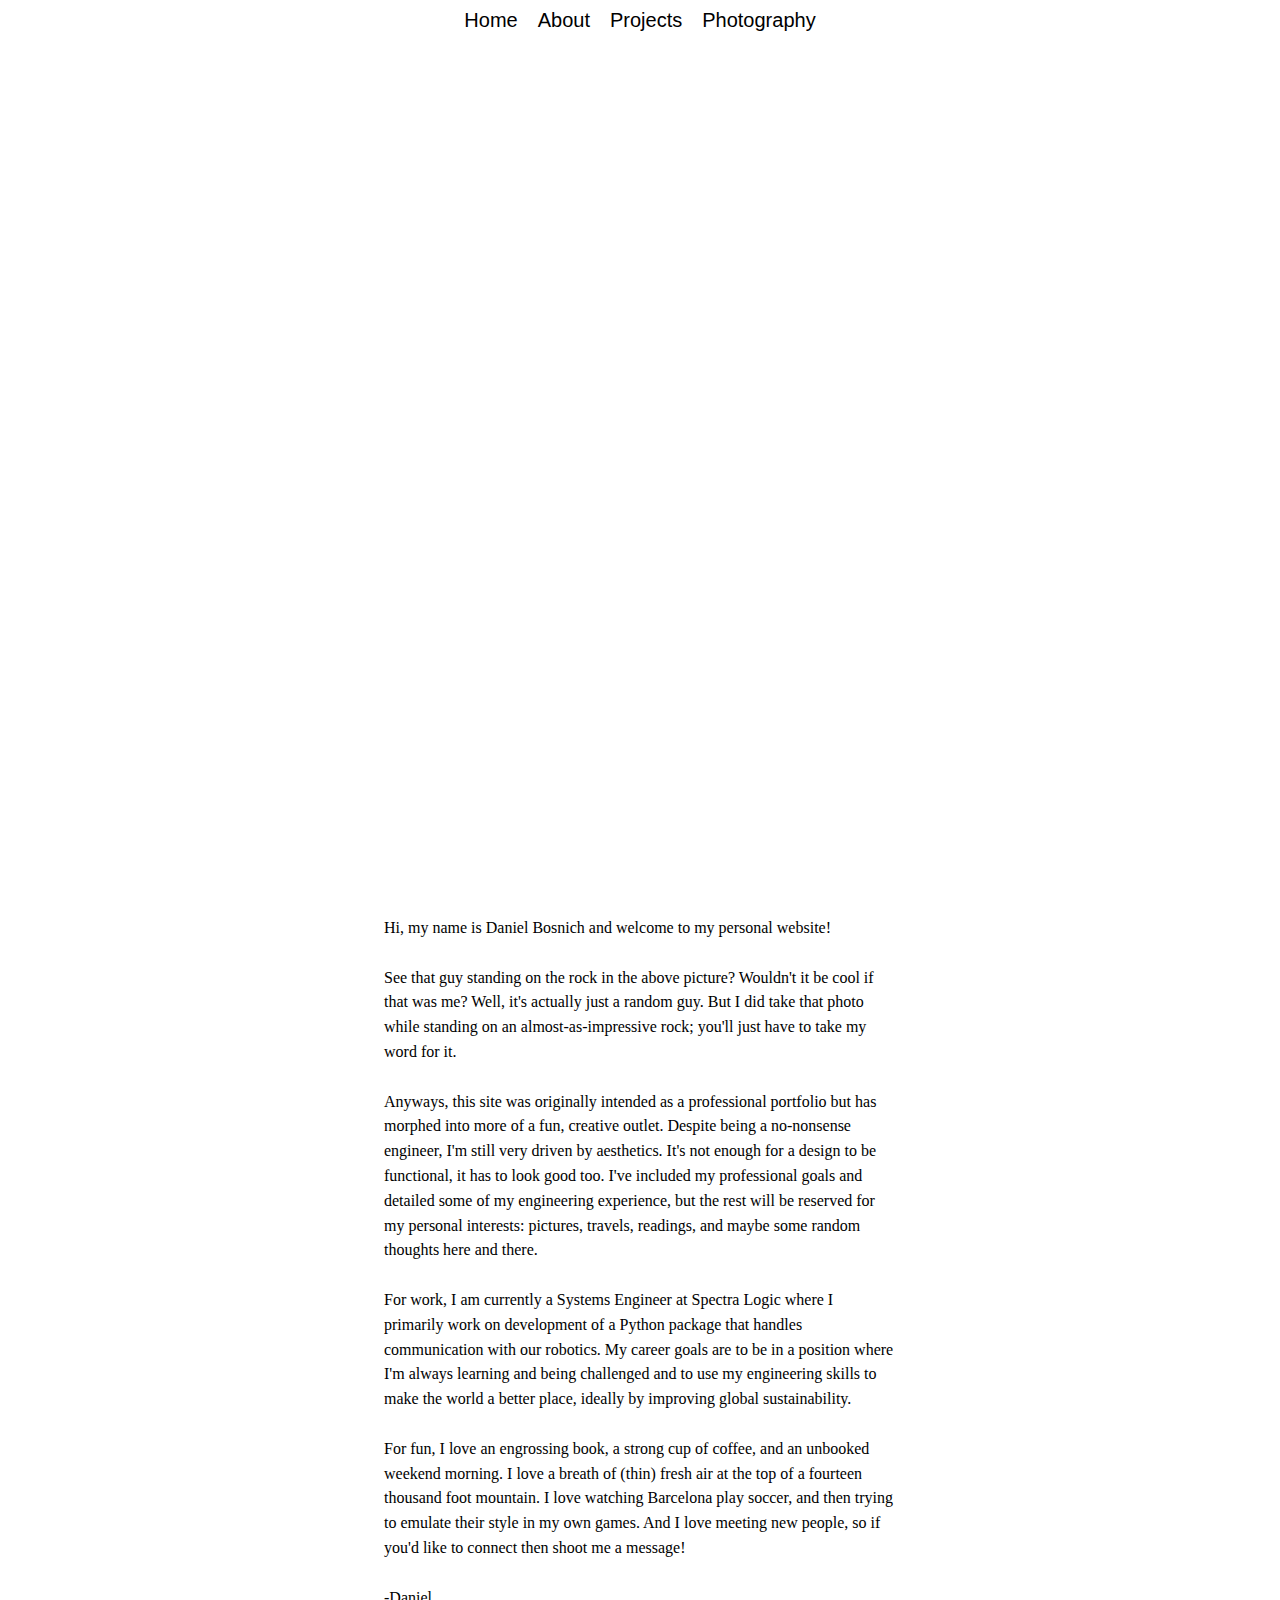
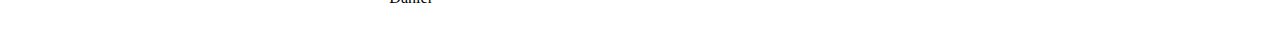
==== about.html @ 5a0b02e5 "Update about.html" ====
<!DOCTYPE html>
<html lang="en">
    <head>
        <meta charset="utf-8" name="viewport" content="width=device-width, initial-scale=1">
        <title>Daniel Bosnich</title>
        <link rel="icon" href="static/mushroom_1up.ico" />
        <link rel="stylesheet" href="main.css">
        <style>
            body, html {
              height: 100%;
              margin: 0;
            }
        </style>
    </head>
    <body>
      <div class="about-background">
        <div class="center">
          <button class="transparent", onclick="location.href='https://danielbosnich.com'", type="button">Home</button>
          <button class="transparent", onclick="location.href='about.html'", type="button">About</button>
          <button class="transparent", onclick="location.href='projects.html'", type="button">Projects</button>
          <button class="transparent", onclick="location.href='photography.html'", type="button">Photography</button>
        </div>
      </div>
      <div class="text-container">
        <p>
            Hi, my name is Daniel Bosnich and welcome to my personal website!
            <br><br>
            See that guy standing on the rock in the above picture? Wouldn't it be cool if that was me? Well, it's actually just a random guy.
            But I did take that photo while standing on an almost-as-impressive rock; you'll just have to take my word for it.
            <br><br>
            Anyways, this site was originally intended as a professional portfolio but has morphed into more of a fun, creative outlet. Despite being
            a no-nonsense engineer, I'm still very driven by aesthetics. It's not enough for a design to be functional, it has to look good too.
            I've included my professional goals and detailed some of my engineering experience, but the rest will be reserved for my
            personal interests: pictures, travels, readings, and maybe some random thoughts here and there.
            <br><br>
            For work, I am currently a Systems Engineer at Spectra Logic where I primarily work on development of a Python package that handles
            communication with our robotics. My career goals are to be in a position where I'm always learning and being challenged and to use
            my engineering skills to make the world a better place, ideally by improving global sustainability.
            <br><br>
            For fun, I love an engrossing book, a strong cup of coffee, and an unbooked weekend morning. I love a breath of (thin) fresh air at
            the top of a fourteen thousand foot mountain. I love watching Barcelona play soccer, and then trying to emulate their style in my own games.
            And I love meeting new people, so if you'd like to connect then shoot me a message!
            <br><br>
            -Daniel
            <br>
        </p>
        <pre>
        </pre>
      </div>
    </body>
</html>
---- main.css ----
.home-background {
    background-image: url("static/moonrise.jpg");
    height: 100%;
    background-position: center;
    background-repeat: no-repeat;
    background-size: cover;
}

.about-background {
    background-image: url("static/flagstaff.jpg");
    height: 100%;
    background-position: center;
    background-repeat: no-repeat;
    background-size: cover;
}

.photography-background {
    background-image: url("static/chasm.jpg");
    height: 100%;
    background-position: center;
    background-repeat: no-repeat;
    background-size: cover;
}

button.transparent {
    background: Transparent no-repeat;
    text-align: center;
    border: none;
    padding: 5px 10px;
    cursor: pointer;
    overflow: hidden;
    display: inline-block;
    outline: none;
    font-size: 20px;
    transition-duration: 0.15s;
}
button.transparent:hover {
    color: white;
}

.center {
    display: flex;
    justify-content: center;
    align-items: center;
    height: 40px;
}

.bottom {
    position: absolute;
    bottom: 5px;
    width: 98.5%;
}

.social-icons {
    text-align: center;
}
.social-icons li {
    display: inline-block;
    list-style-type: none;
}
.social-icons li a {
    border-bottom: none;
}
.social-icons li img {
    margin-right: 20px;
}

.text-container {
    width: 40%;
    min-width: 400px;
    max-width: 600px;
    margin: auto;
}

p {
    font-family: verdana;
    line-height: 1.55;
}

p.caption {
    font-size: 14px;
    line-height: 1.2;
}

.photo-container {
    width: 80%;
    min-width: 400px;
    margin: auto;
}

.full-size-image {
    width: 100%;
    height: 100%;
    object-fit: contain;
}
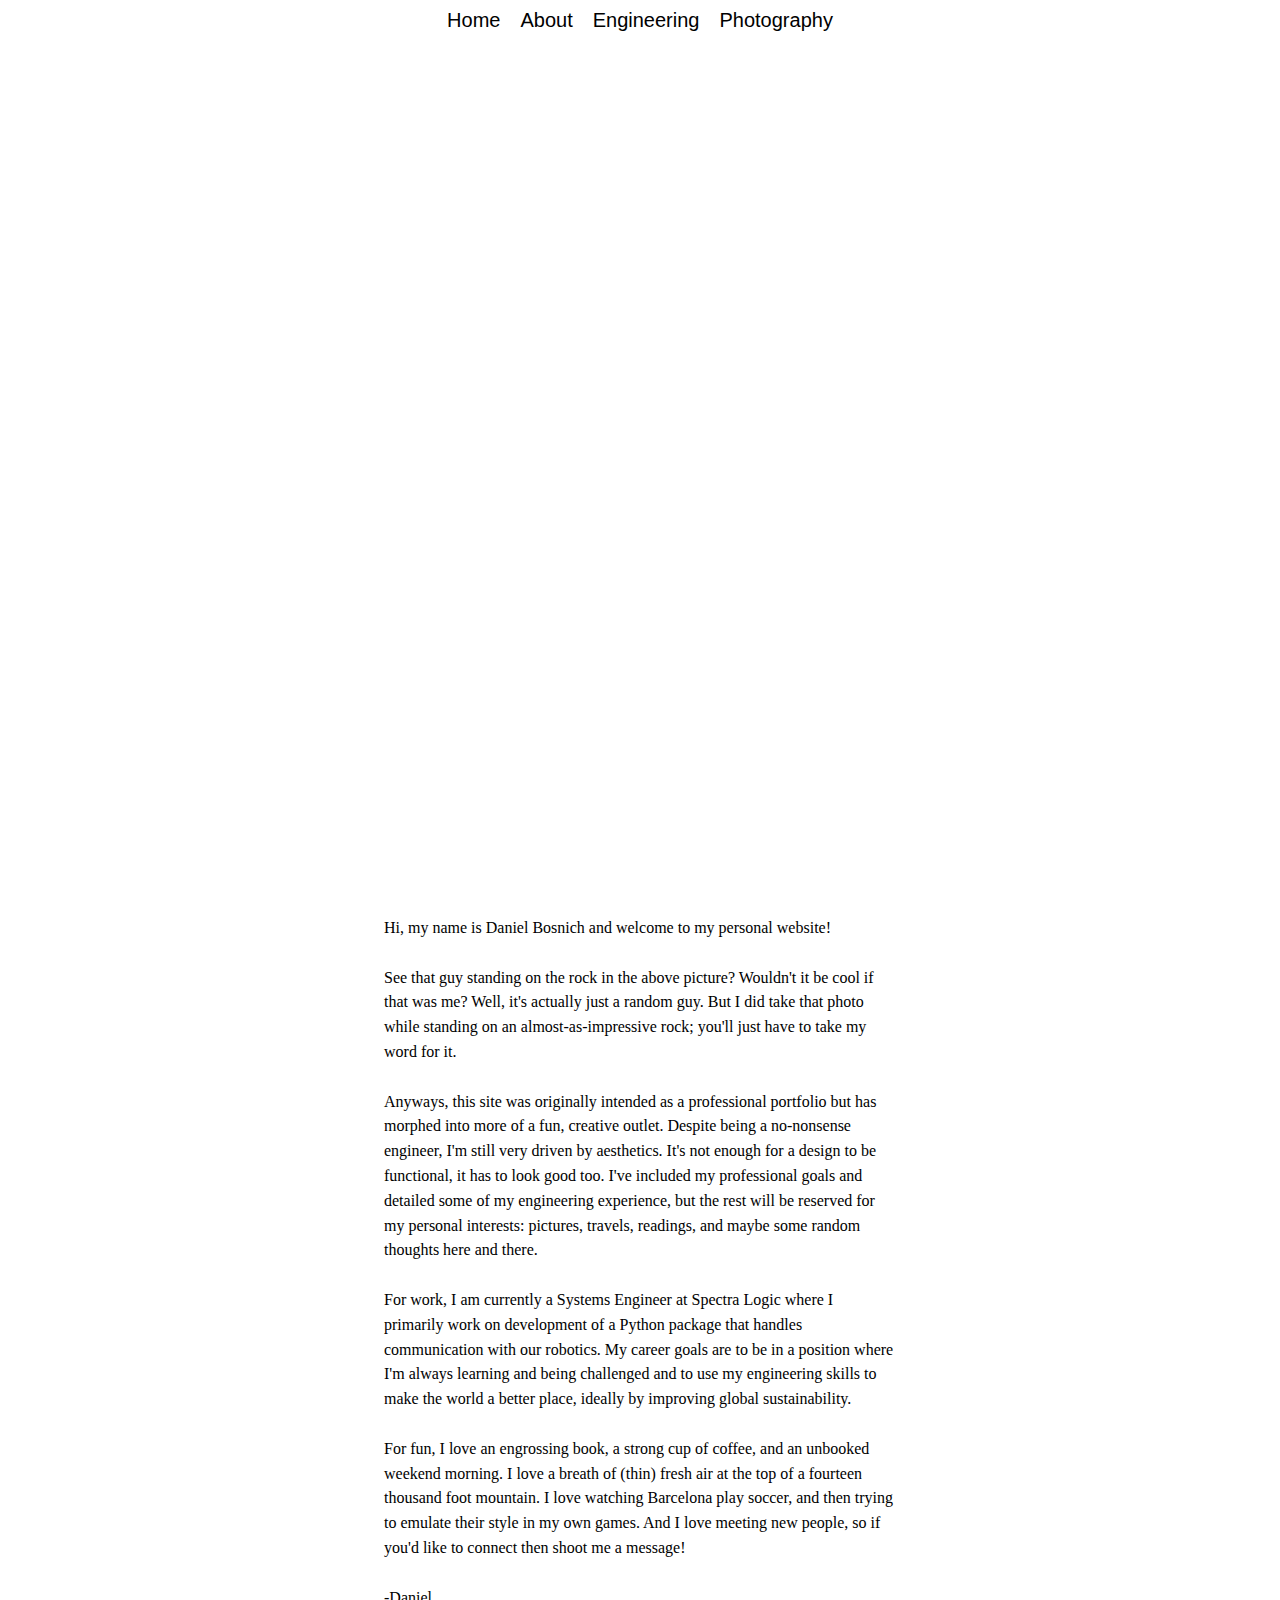
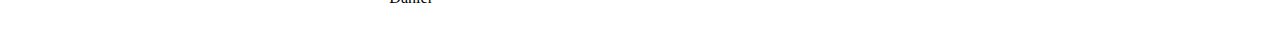
==== commit e7cb5f41: "Renamed Projects to Engineering" ====
--- a/about.html
+++ b/about.html
@@ -17,7 +17,7 @@
         <div class="center">
           <button class="transparent", onclick="location.href='https://danielbosnich.com'", type="button">Home</button>
           <button class="transparent", onclick="location.href='about.html'", type="button">About</button>
-          <button class="transparent", onclick="location.href='projects.html'", type="button">Projects</button>
+          <button class="transparent", onclick="location.href='engineering.html'", type="button">Engineering</button>
           <button class="transparent", onclick="location.href='photography.html'", type="button">Photography</button>
         </div>
       </div>
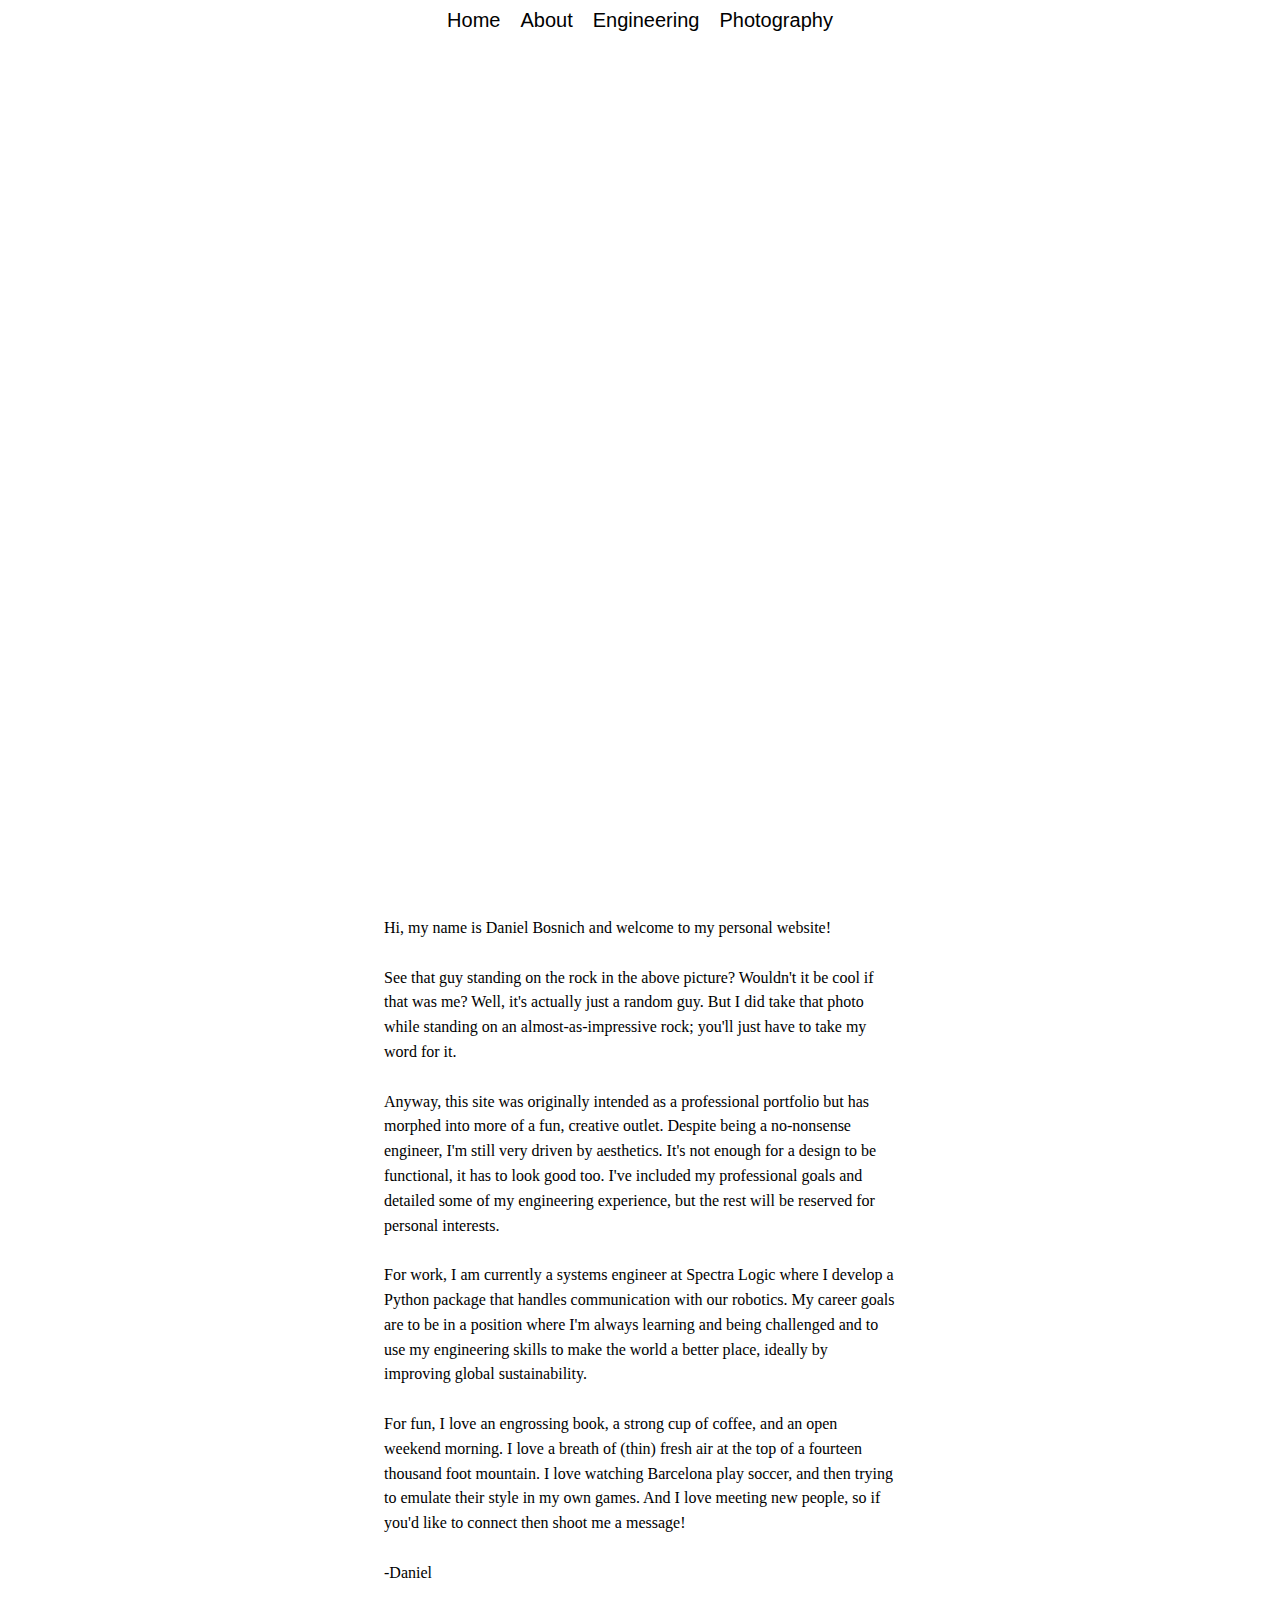
==== commit 81b09a96: "Some small text updates" ====
--- a/about.html
+++ b/about.html
@@ -13,7 +13,7 @@
         </style>
     </head>
     <body>
-      <div class="about-background">
+      <div class="background about">
         <div class="center">
           <button class="transparent", onclick="location.href='https://danielbosnich.com'", type="button">Home</button>
           <button class="transparent", onclick="location.href='about.html'", type="button">About</button>
@@ -28,16 +28,15 @@
             See that guy standing on the rock in the above picture? Wouldn't it be cool if that was me? Well, it's actually just a random guy.
             But I did take that photo while standing on an almost-as-impressive rock; you'll just have to take my word for it.
             <br><br>
-            Anyways, this site was originally intended as a professional portfolio but has morphed into more of a fun, creative outlet. Despite being
+            Anyway, this site was originally intended as a professional portfolio but has morphed into more of a fun, creative outlet. Despite being
             a no-nonsense engineer, I'm still very driven by aesthetics. It's not enough for a design to be functional, it has to look good too.
-            I've included my professional goals and detailed some of my engineering experience, but the rest will be reserved for my
-            personal interests: pictures, travels, readings, and maybe some random thoughts here and there.
+            I've included my professional goals and detailed some of my engineering experience, but the rest will be reserved for personal interests.
             <br><br>
-            For work, I am currently a Systems Engineer at Spectra Logic where I primarily work on development of a Python package that handles
-            communication with our robotics. My career goals are to be in a position where I'm always learning and being challenged and to use
+            For work, I am currently a systems engineer at Spectra Logic where I develop a Python package that handles communication
+            with our robotics. My career goals are to be in a position where I'm always learning and being challenged and to use
             my engineering skills to make the world a better place, ideally by improving global sustainability.
             <br><br>
-            For fun, I love an engrossing book, a strong cup of coffee, and an unbooked weekend morning. I love a breath of (thin) fresh air at
+            For fun, I love an engrossing book, a strong cup of coffee, and an open weekend morning. I love a breath of (thin) fresh air at
             the top of a fourteen thousand foot mountain. I love watching Barcelona play soccer, and then trying to emulate their style in my own games.
             And I love meeting new people, so if you'd like to connect then shoot me a message!
             <br><br>
--- a/main.css
+++ b/main.css
@@ -1,25 +1,20 @@
-.home-background {
-    background-image: url("static/moonrise.jpg");
+.background {
     height: 100%;
     background-position: center;
     background-repeat: no-repeat;
     background-size: cover;
 }
-
-.about-background {
+.home {
+    background-image: url("static/moonrise.jpg");
+}
+.about {
     background-image: url("static/flagstaff.jpg");
-    height: 100%;
-    background-position: center;
-    background-repeat: no-repeat;
-    background-size: cover;
 }
-
-.photography-background {
+.engineering {
+    background-image: url("static/senior_design.jpg");
+}
+.photography {
     background-image: url("static/chasm.jpg");
-    height: 100%;
-    background-position: center;
-    background-repeat: no-repeat;
-    background-size: cover;
 }
 
 button.transparent {
@@ -36,6 +31,9 @@
 }
 button.transparent:hover {
     color: white;
+}
+button.gold {
+    color: goldenrod;
 }
 
 .center {
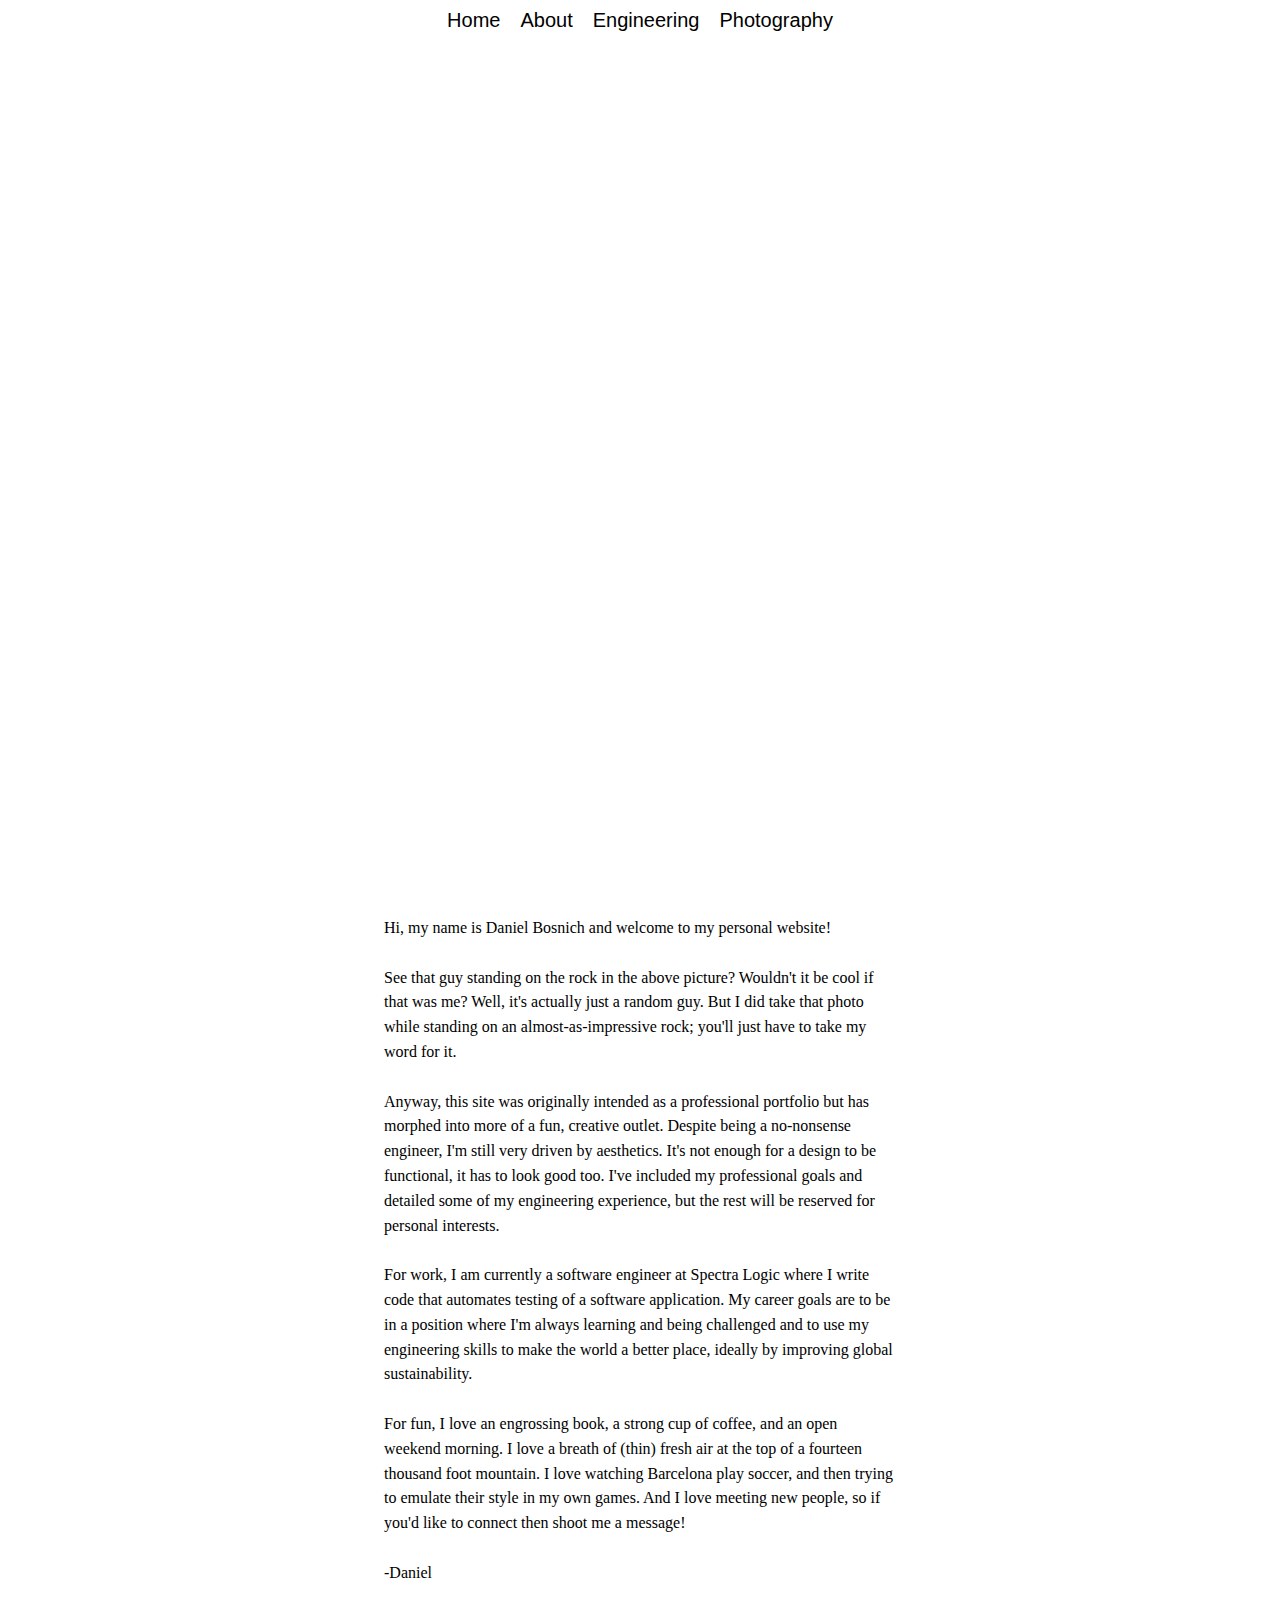
==== commit e0cabbba: "Updated about.html with info on my new job" ====
--- a/about.html
+++ b/about.html
@@ -32,9 +32,9 @@
             a no-nonsense engineer, I'm still very driven by aesthetics. It's not enough for a design to be functional, it has to look good too.
             I've included my professional goals and detailed some of my engineering experience, but the rest will be reserved for personal interests.
             <br><br>
-            For work, I am currently a systems engineer at Spectra Logic where I develop a Python package that handles communication
-            with our robotics. My career goals are to be in a position where I'm always learning and being challenged and to use
-            my engineering skills to make the world a better place, ideally by improving global sustainability.
+            For work, I am currently a software engineer at Spectra Logic where I write code that automates testing of a software application.
+            My career goals are to be in a position where I'm always learning and being challenged and to use my engineering skills to
+            make the world a better place, ideally by improving global sustainability.
             <br><br>
             For fun, I love an engrossing book, a strong cup of coffee, and an open weekend morning. I love a breath of (thin) fresh air at
             the top of a fourteen thousand foot mountain. I love watching Barcelona play soccer, and then trying to emulate their style in my own games.
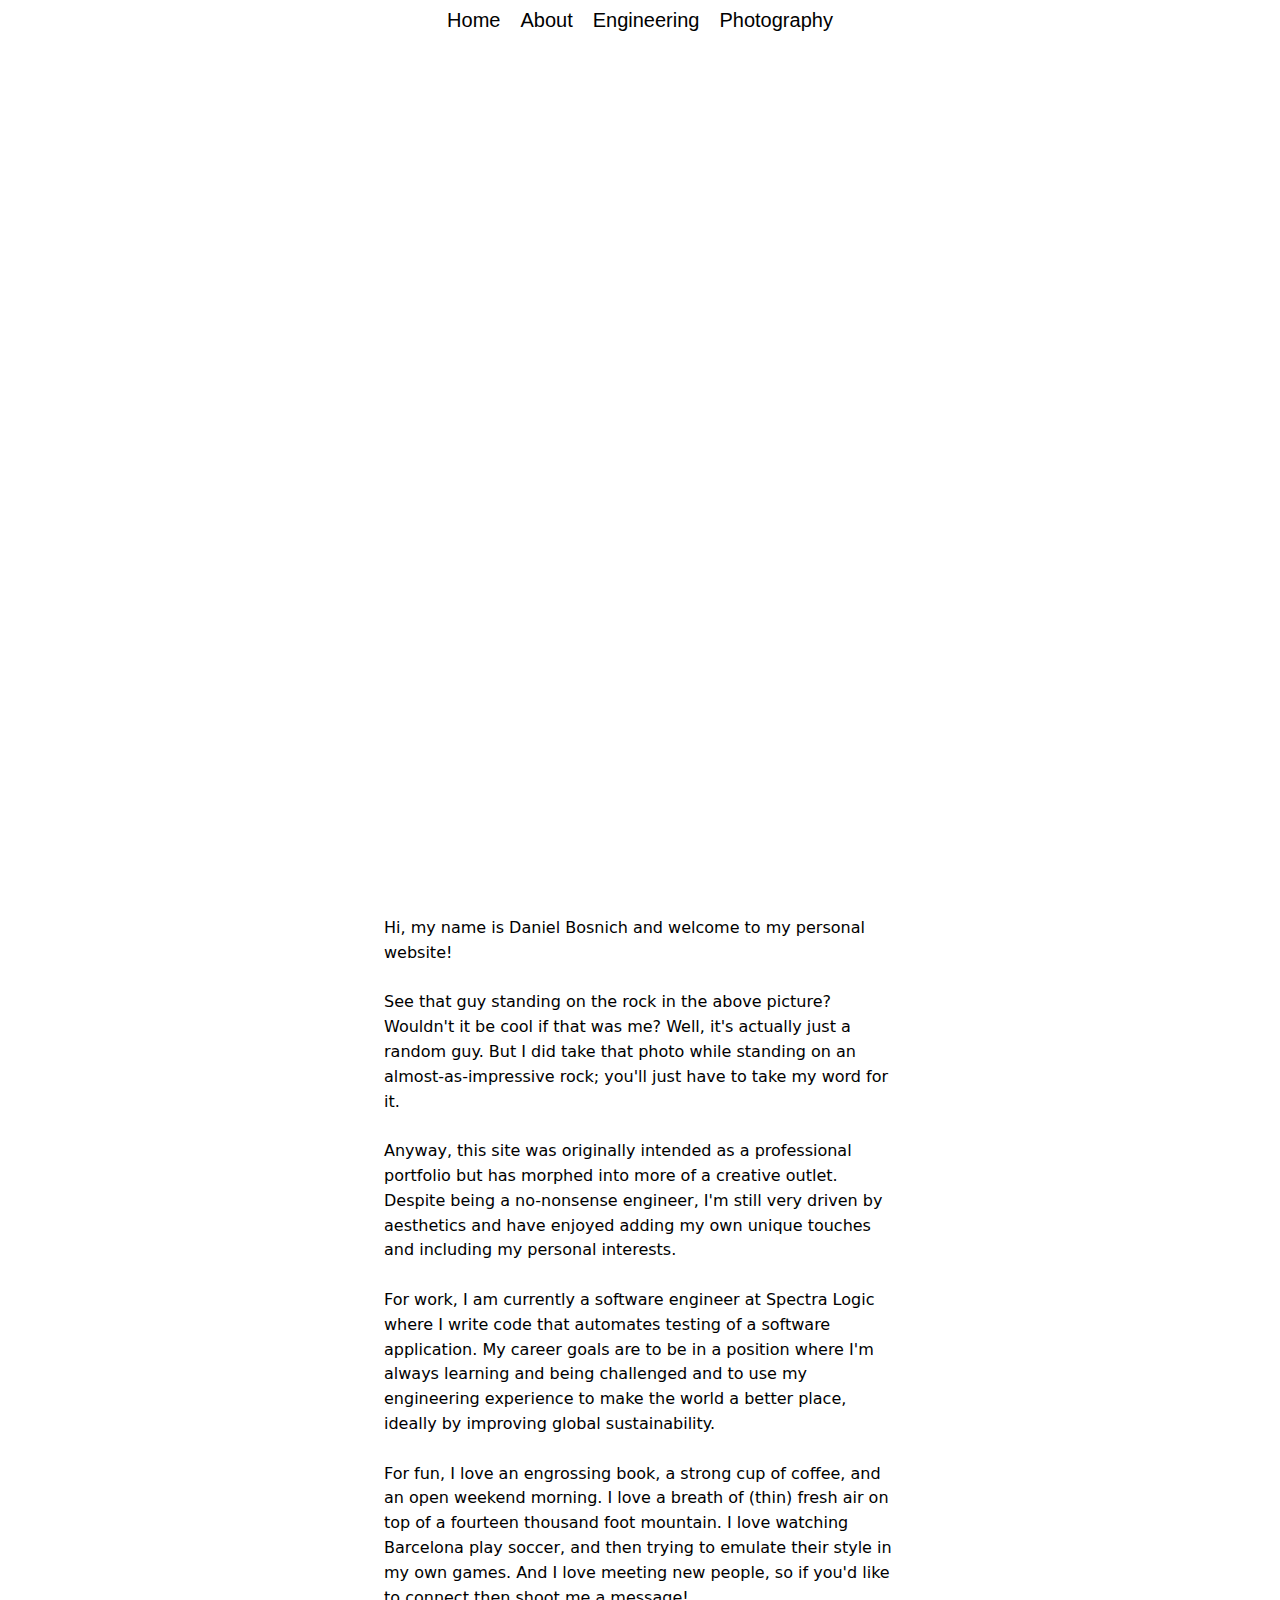
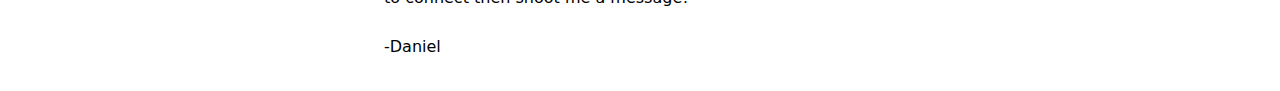
==== commit 9e14672a: "Clean up the about section a bit" ====
--- a/about.html
+++ b/about.html
@@ -28,16 +28,16 @@
             See that guy standing on the rock in the above picture? Wouldn't it be cool if that was me? Well, it's actually just a random guy.
             But I did take that photo while standing on an almost-as-impressive rock; you'll just have to take my word for it.
             <br><br>
-            Anyway, this site was originally intended as a professional portfolio but has morphed into more of a fun, creative outlet. Despite being
-            a no-nonsense engineer, I'm still very driven by aesthetics. It's not enough for a design to be functional, it has to look good too.
-            I've included my professional goals and detailed some of my engineering experience, but the rest will be reserved for personal interests.
+            Anyway, this site was originally intended as a professional portfolio but has morphed into more of a creative outlet. Despite
+            being a no-nonsense engineer, I'm still very driven by aesthetics and have enjoyed adding my own unique touches and including
+            my personal interests.
             <br><br>
             For work, I am currently a software engineer at Spectra Logic where I write code that automates testing of a software application.
-            My career goals are to be in a position where I'm always learning and being challenged and to use my engineering skills to
+            My career goals are to be in a position where I'm always learning and being challenged and to use my engineering experience to
             make the world a better place, ideally by improving global sustainability.
             <br><br>
-            For fun, I love an engrossing book, a strong cup of coffee, and an open weekend morning. I love a breath of (thin) fresh air at
-            the top of a fourteen thousand foot mountain. I love watching Barcelona play soccer, and then trying to emulate their style in my own games.
+            For fun, I love an engrossing book, a strong cup of coffee, and an open weekend morning. I love a breath of (thin) fresh air on top
+            of a fourteen thousand foot mountain. I love watching Barcelona play soccer, and then trying to emulate their style in my own games.
             And I love meeting new people, so if you'd like to connect then shoot me a message!
             <br><br>
             -Daniel
--- a/main.css
+++ b/main.css
@@ -71,7 +71,8 @@
 }
 
 p {
-    font-family: verdana;
+    font-family: Verdana, "DejaVu Sans", sans-serif;
+    font-size: 16px;
     line-height: 1.55;
 }
 
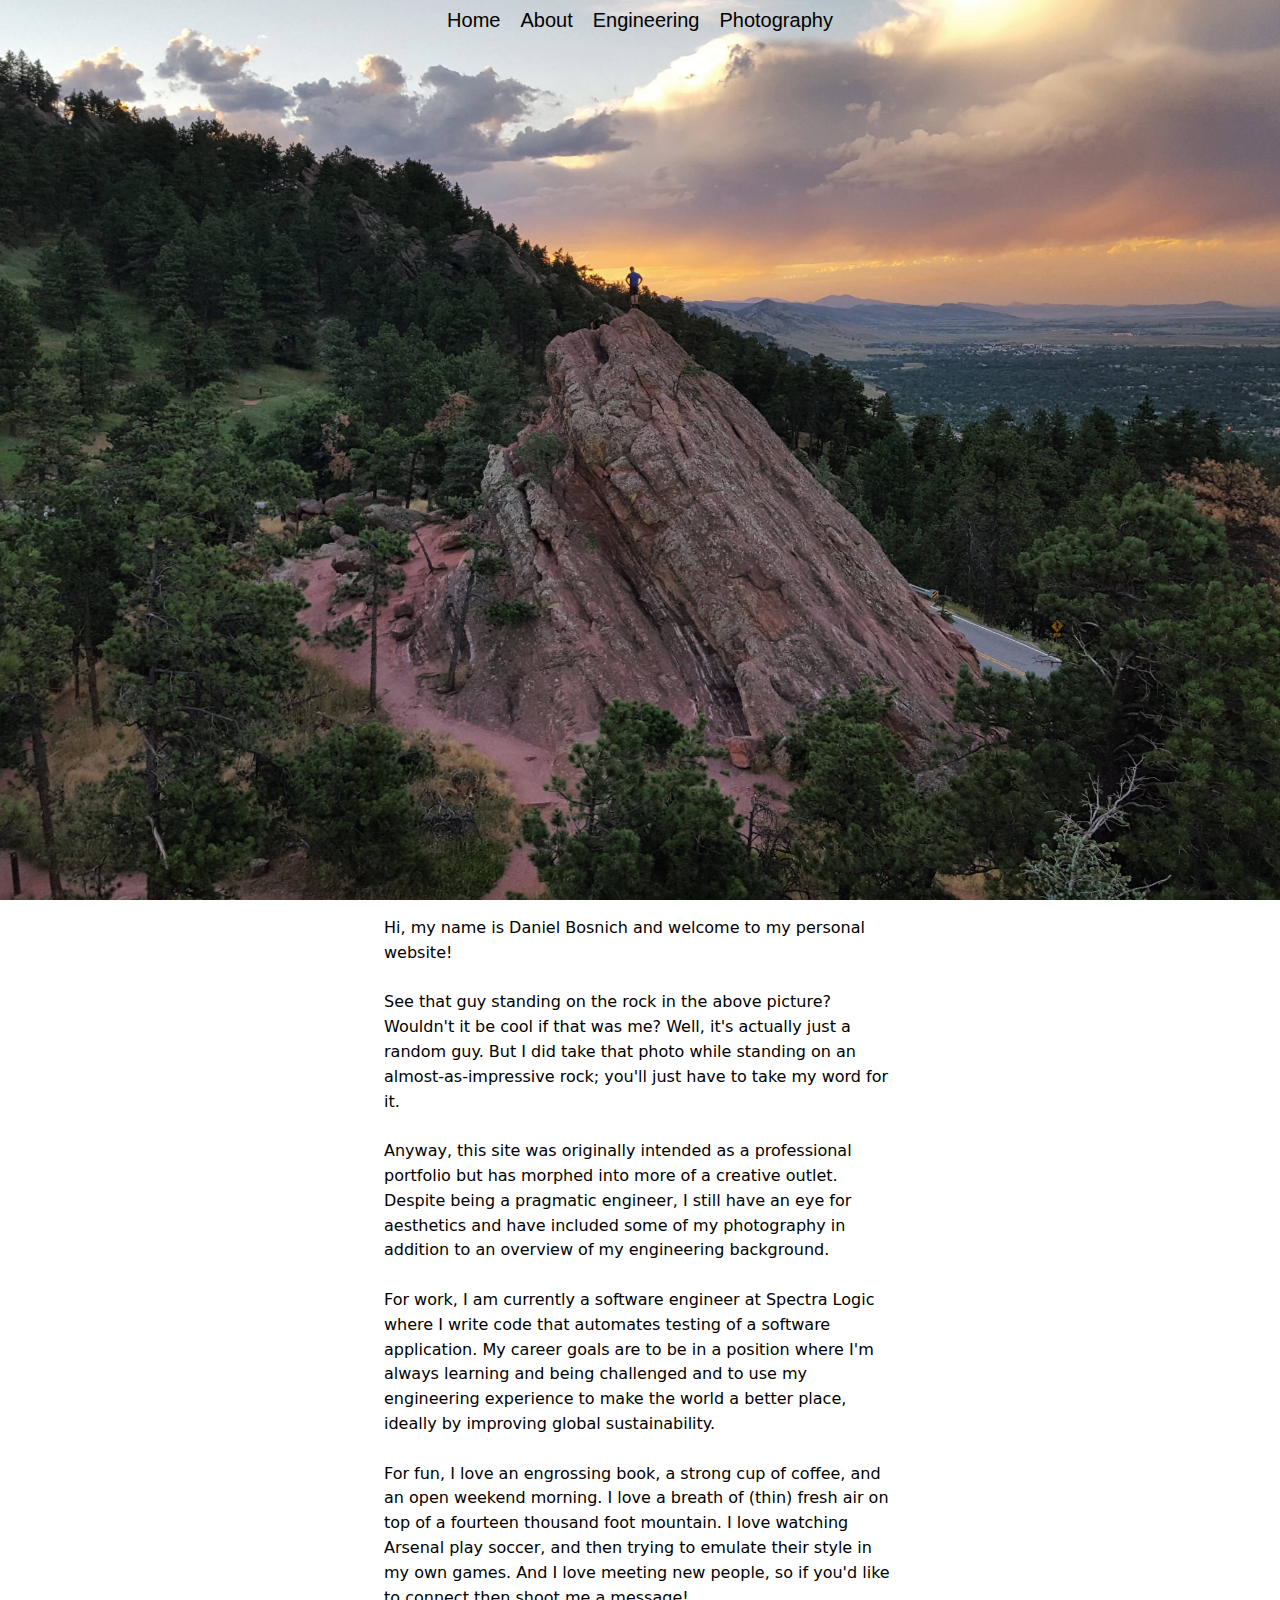
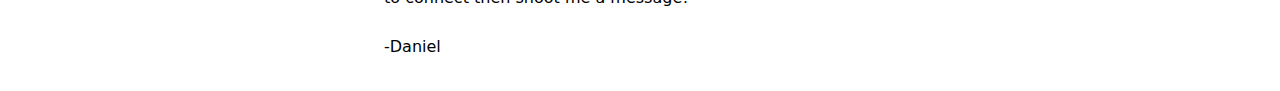
==== commit a13d3323: "A few small changes to the About section" ====
--- a/about.html
+++ b/about.html
@@ -29,15 +29,15 @@
             But I did take that photo while standing on an almost-as-impressive rock; you'll just have to take my word for it.
             <br><br>
             Anyway, this site was originally intended as a professional portfolio but has morphed into more of a creative outlet. Despite
-            being a no-nonsense engineer, I'm still very driven by aesthetics and have enjoyed adding my own unique touches and including
-            my personal interests.
+            being a pragmatic engineer, I still have an eye for aesthetics and have included some of my photography in addition to an
+            overview of my engineering background.
             <br><br>
             For work, I am currently a software engineer at Spectra Logic where I write code that automates testing of a software application.
             My career goals are to be in a position where I'm always learning and being challenged and to use my engineering experience to
             make the world a better place, ideally by improving global sustainability.
             <br><br>
             For fun, I love an engrossing book, a strong cup of coffee, and an open weekend morning. I love a breath of (thin) fresh air on top
-            of a fourteen thousand foot mountain. I love watching Barcelona play soccer, and then trying to emulate their style in my own games.
+            of a fourteen thousand foot mountain. I love watching Arsenal play soccer, and then trying to emulate their style in my own games.
             And I love meeting new people, so if you'd like to connect then shoot me a message!
             <br><br>
             -Daniel
--- a/main.css
+++ b/main.css
@@ -14,7 +14,7 @@
     background-image: url("static/senior_design.jpg");
 }
 .photography {
-    background-image: url("static/chasm.jpg");
+    background-image: url("static/island_lake.jpg");
 }
 
 button.transparent {
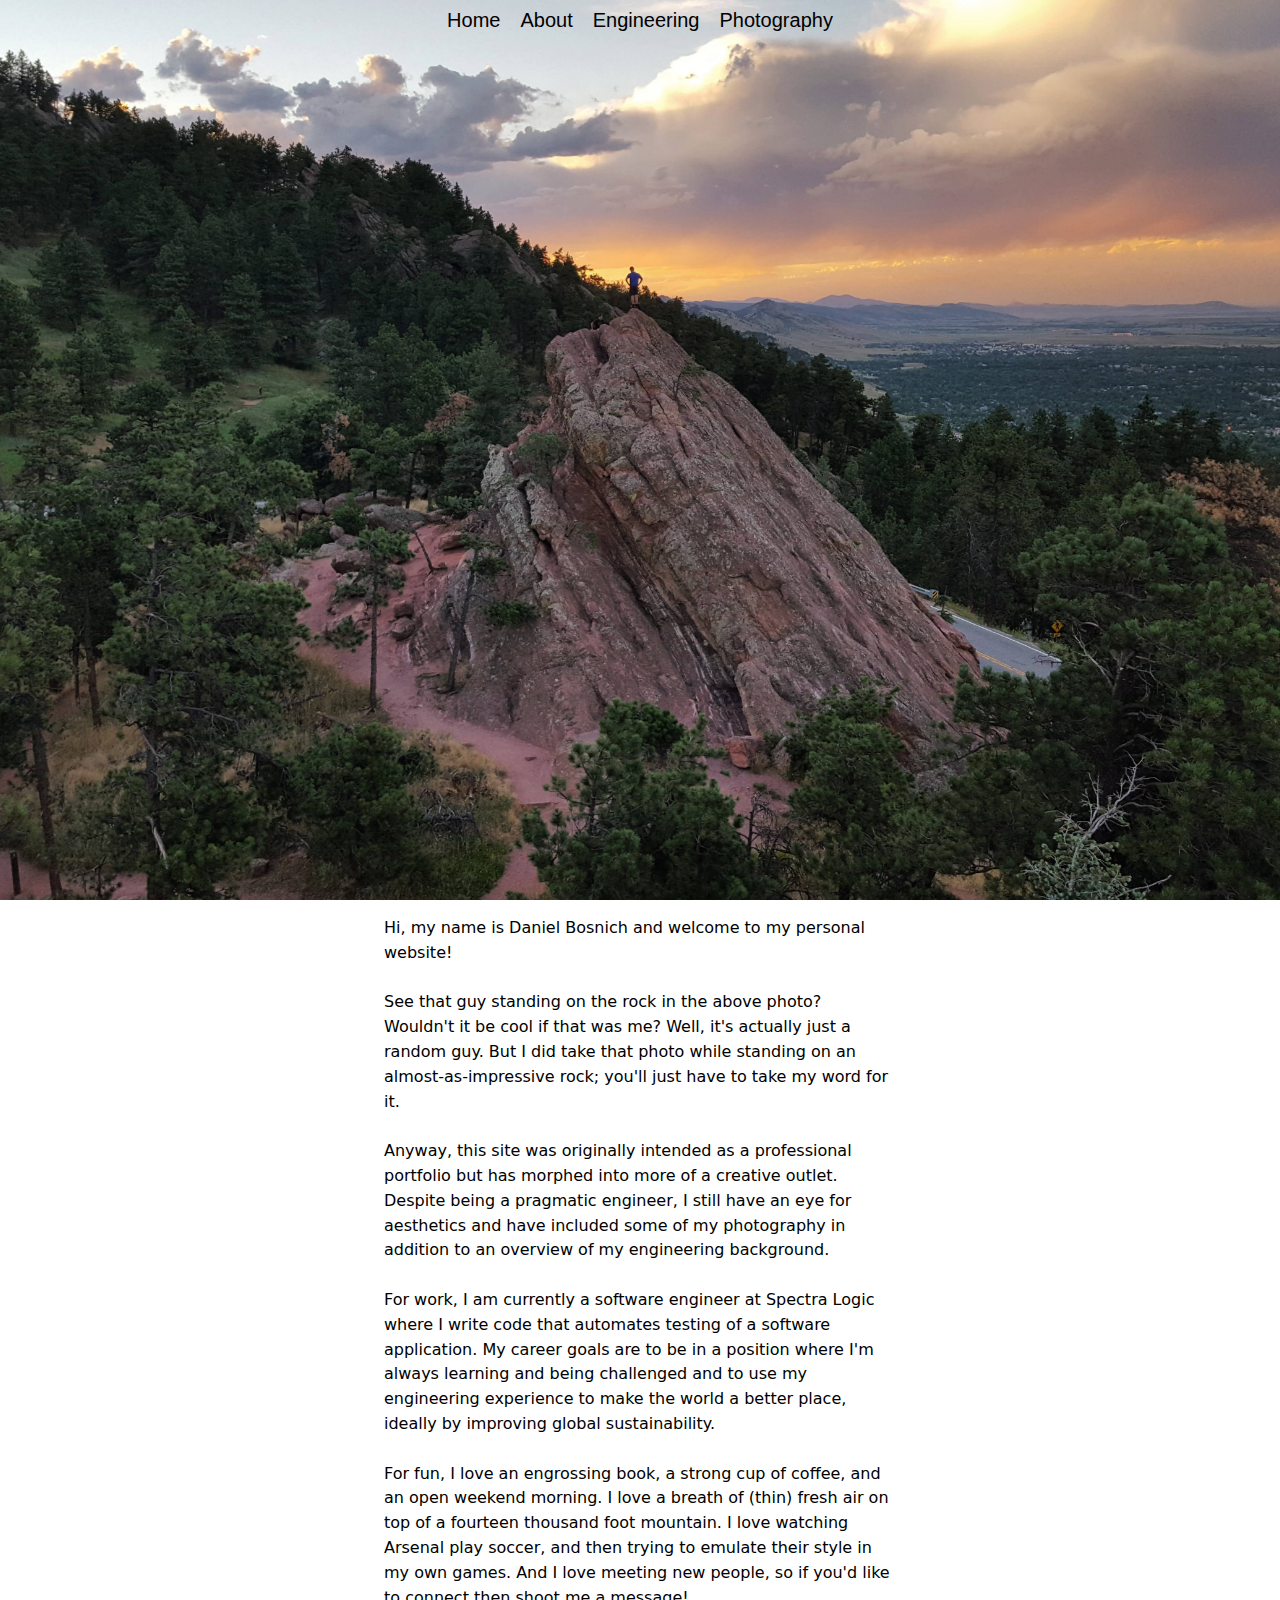
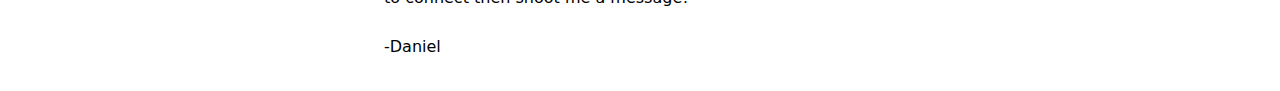
==== commit 4cee7e6c: "Be consistent with 'photo' vs 'picture'" ====
--- a/about.html
+++ b/about.html
@@ -25,7 +25,7 @@
         <p>
             Hi, my name is Daniel Bosnich and welcome to my personal website!
             <br><br>
-            See that guy standing on the rock in the above picture? Wouldn't it be cool if that was me? Well, it's actually just a random guy.
+            See that guy standing on the rock in the above photo? Wouldn't it be cool if that was me? Well, it's actually just a random guy.
             But I did take that photo while standing on an almost-as-impressive rock; you'll just have to take my word for it.
             <br><br>
             Anyway, this site was originally intended as a professional portfolio but has morphed into more of a creative outlet. Despite
